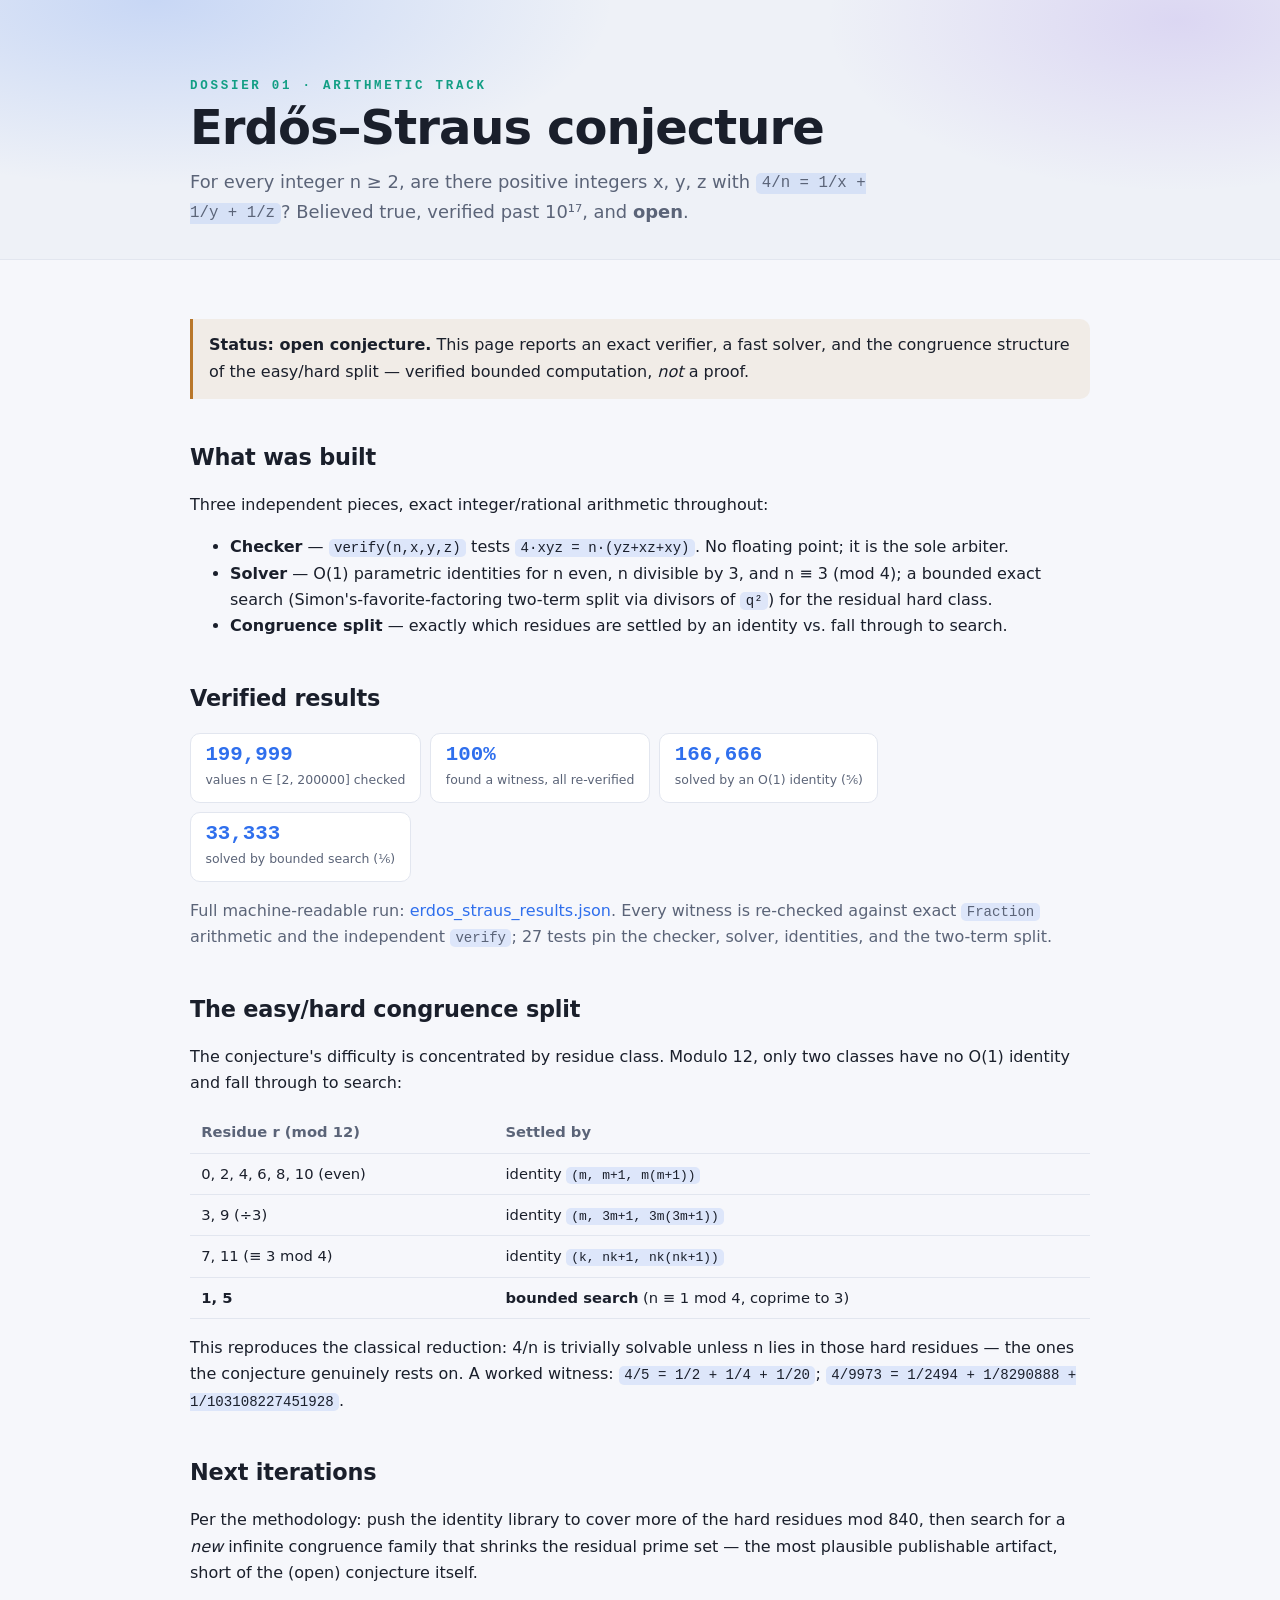
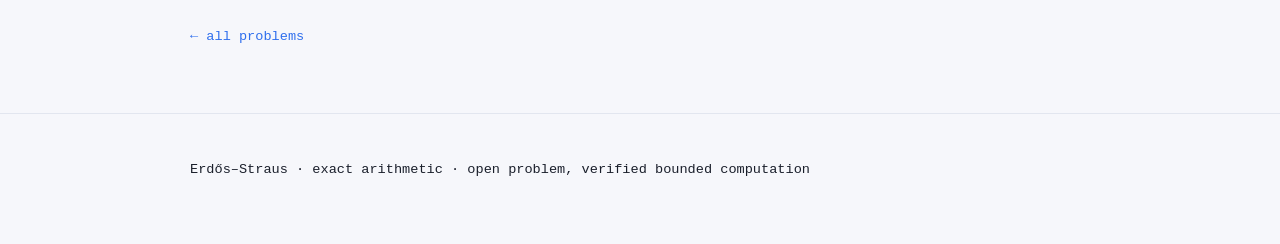
==== docs/erdos-straus.html @ c528d890 "iterative-llm-math: scaffold + Erdős–Straus (problem 01) Public, iterative computational tooling for" ====
<!DOCTYPE html>
<html lang="en">
<head>
<meta charset="utf-8"/>
<meta name="viewport" content="width=device-width,initial-scale=1"/>
<title>Erdős–Straus conjecture — Iterative LLM Math</title>
<meta name="description" content="Exact verifier, fast solver, and congruence analysis for the Erdős–Straus conjecture 4/n = 1/x+1/y+1/z. Verified for all n up to 200000."/>
<meta name="color-scheme" content="dark light"/>
<link rel="stylesheet" href="assets/styles.css"/>
</head>
<body>
<header class="site"><div class="wrap">
  <p class="eyebrow">Dossier 01 · Arithmetic track</p>
  <h1>Erdős–Straus conjecture</h1>
  <p class="lede">For every integer n ≥ 2, are there positive integers x, y, z with
  <code>4/n = 1/x + 1/y + 1/z</code>? Believed true, verified past 10¹⁷, and <strong>open</strong>.</p>
</div></header>

<main class="wrap">
  <div class="callout">
    <strong>Status: open conjecture.</strong> This page reports an exact verifier, a fast solver, and
    the congruence structure of the easy/hard split — verified bounded computation, <em>not</em> a proof.
  </div>

  <h2>What was built</h2>
  <p>Three independent pieces, exact integer/rational arithmetic throughout:</p>
  <ul>
    <li><strong>Checker</strong> — <code>verify(n,x,y,z)</code> tests <code>4·xyz = n·(yz+xz+xy)</code>.
      No floating point; it is the sole arbiter.</li>
    <li><strong>Solver</strong> — O(1) parametric identities for n even, n divisible by 3, and
      n ≡ 3 (mod 4); a bounded exact search (Simon's-favorite-factoring two-term split via divisors of
      <code>q²</code>) for the residual hard class.</li>
    <li><strong>Congruence split</strong> — exactly which residues are settled by an identity vs. fall
      through to search.</li>
  </ul>

  <h2>Verified results</h2>
  <div class="stat-row">
    <div class="stat"><div class="n">199,999</div><div class="l">values n ∈ [2, 200000] checked</div></div>
    <div class="stat"><div class="n">100%</div><div class="l">found a witness, all re-verified</div></div>
    <div class="stat"><div class="n">166,666</div><div class="l">solved by an O(1) identity (⅚)</div></div>
    <div class="stat"><div class="n">33,333</div><div class="l">solved by bounded search (⅙)</div></div>
  </div>
  <p class="muted">Full machine-readable run:
  <a href="https://github.com/HaleMarshall/iterative-llm-math/blob/main/problems/erdos_straus/results/erdos_straus_results.json">erdos_straus_results.json</a>.
  Every witness is re-checked against exact <code>Fraction</code> arithmetic and the independent
  <code>verify</code>; 27 tests pin the checker, solver, identities, and the two-term split.</p>

  <h2>The easy/hard congruence split</h2>
  <p>The conjecture's difficulty is concentrated by residue class. Modulo 12, only two classes have no
  O(1) identity and fall through to search:</p>
  <table>
    <tr><th>Residue r (mod 12)</th><th>Settled by</th></tr>
    <tr><td>0, 2, 4, 6, 8, 10 (even)</td><td>identity <code>(m, m+1, m(m+1))</code></td></tr>
    <tr><td>3, 9 (÷3)</td><td>identity <code>(m, 3m+1, 3m(3m+1))</code></td></tr>
    <tr><td>7, 11 (≡ 3 mod 4)</td><td>identity <code>(k, nk+1, nk(nk+1))</code></td></tr>
    <tr><td><strong>1, 5</strong></td><td><strong>bounded search</strong> (n ≡ 1 mod 4, coprime to 3)</td></tr>
  </table>
  <p>This reproduces the classical reduction: 4/n is trivially solvable unless n lies in those hard
  residues — the ones the conjecture genuinely rests on. A worked witness:
  <code>4/5 = 1/2 + 1/4 + 1/20</code>; <code>4/9973 = 1/2494 + 1/8290888 + 1/103108227451928</code>.</p>

  <h2>Next iterations</h2>
  <p>Per the methodology: push the identity library to cover more of the hard residues mod 840, then
  search for a <em>new</em> infinite congruence family that shrinks the residual prime set — the most
  plausible publishable artifact, short of the (open) conjecture itself.</p>

  <a class="back" href="index.html">← all problems</a>
</main>
<footer class="site"><div class="wrap"><p>Erdős–Straus · exact arithmetic · open problem, verified bounded computation</p></div></footer>
</body>
</html>
---- docs/assets/styles.css ----
/* Shared design system for the iterative-LLM-math site. Dependency-free,
   accessible, OS light/dark, reduced-motion aware. One token set drives it all. */
:root {
  --bg:#0c0e14; --bg-soft:#12151f; --surface:#161a26; --surface-2:#1c2130;
  --border:#272d3f; --text:#e7ebf3; --dim:#9aa3b8;
  --accent:#6ea8fe; --accent-2:#b58cff; --ok:#54e6c4; --warn:#f5b971;
  --mono:ui-monospace,"SF Mono","JetBrains Mono",Menlo,Consolas,monospace;
  --sans:system-ui,-apple-system,"Segoe UI",Roboto,Helvetica,Arial,sans-serif;
  --maxw:900px; --radius:14px;
}
@media (prefers-color-scheme:light){
  :root{--bg:#f6f7fb;--bg-soft:#eef1f7;--surface:#fff;--surface-2:#f3f5fa;
    --border:#e2e6ef;--text:#1a1f2b;--dim:#5b6478;--accent:#2f6fed;--accent-2:#7a4ddb;
    --ok:#129e84;--warn:#b9772a;}
}
*{box-sizing:border-box}
@media (prefers-reduced-motion:reduce){*{animation:none!important;transition:none!important}}
body{margin:0;background:var(--bg);color:var(--text);font-family:var(--sans);line-height:1.65;-webkit-font-smoothing:antialiased}
.wrap{width:min(100% - 2.5rem,var(--maxw));margin-inline:auto}
a{color:var(--accent);text-decoration:none}
a:hover{text-decoration:underline}
:focus-visible{outline:2px solid var(--accent);outline-offset:2px;border-radius:6px}
.skip{position:absolute;left:-9999px}.skip:focus{left:0;background:var(--accent);color:#fff;padding:.5rem 1rem}

header.site{padding:clamp(2.5rem,8vw,5rem) 0 2rem;border-bottom:1px solid var(--border);
  background:radial-gradient(60% 120% at 12% 0%,color-mix(in oklab,var(--accent) 20%,transparent),transparent 60%),
             radial-gradient(50% 120% at 92% 8%,color-mix(in oklab,var(--accent-2) 16%,transparent),transparent 55%),var(--bg-soft)}
.eyebrow{margin:0 0 .6rem;font:600 .78rem/1 var(--mono);letter-spacing:.22em;text-transform:uppercase;color:var(--ok)}
h1{margin:0 0 .8rem;font-size:clamp(1.9rem,5vw,3rem);line-height:1.08;letter-spacing:-.02em;font-weight:800}
.lede{margin:0;max-width:62ch;color:var(--dim);font-size:clamp(1rem,1.6vw,1.12rem)}
main{padding:2.5rem 0 4rem}
h2{margin:2.5rem 0 1rem;font-size:1.4rem;letter-spacing:-.01em}
h3{margin:1.8rem 0 .6rem;font:700 1.05rem/1.3 var(--mono)}
p,li{color:var(--text)}
.muted{color:var(--dim)}
code{font-family:var(--mono);font-size:.88em;background:color-mix(in oklab,var(--accent) 12%,transparent);padding:.08em .38em;border-radius:5px}
pre{background:var(--surface-2);border:1px solid var(--border);border-radius:10px;padding:1rem;overflow:auto;font-family:var(--mono);font-size:.85rem}
.callout{border-left:3px solid var(--warn);background:color-mix(in oklab,var(--warn) 9%,transparent);
  padding:.85rem 1rem;border-radius:0 10px 10px 0;margin:1.2rem 0;color:var(--text)}

.grid{list-style:none;margin:1.5rem 0;padding:0;display:grid;gap:1rem;
  grid-template-columns:repeat(auto-fill,minmax(min(100%,380px),1fr))}
.card{display:flex;flex-direction:column;gap:.55rem;background:linear-gradient(180deg,var(--surface),var(--surface-2));
  border:1px solid var(--border);border-radius:var(--radius);padding:1.1rem 1.2rem;
  box-shadow:0 10px 30px -14px rgba(0,0,0,.55);transition:transform .18s ease,border-color .18s ease}
.card:hover{transform:translateY(-3px);border-color:color-mix(in oklab,var(--accent) 45%,var(--border))}
.card h3{margin:0;font-size:1rem}
.card p{margin:0;color:var(--dim);font-size:.92rem;flex:1}
.row{display:flex;align-items:center;justify-content:space-between;gap:.6rem}
.badge{flex:none;font:600 .68rem/1 var(--mono);letter-spacing:.04em;padding:.32rem .5rem;border-radius:7px;white-space:nowrap}
.badge.verified{color:var(--ok);background:color-mix(in oklab,var(--ok) 16%,transparent);border:1px solid color-mix(in oklab,var(--ok) 35%,var(--border))}
.badge.planned{color:var(--dim);background:color-mix(in oklab,var(--dim) 12%,transparent);border:1px solid var(--border)}
.stat-row{display:flex;flex-wrap:wrap;gap:.6rem;margin:1rem 0}
.stat{background:var(--surface);border:1px solid var(--border);border-radius:10px;padding:.7rem .9rem;min-width:140px}
.stat .n{font:700 1.3rem/1 var(--mono);color:var(--accent)}
.stat .l{font-size:.78rem;color:var(--dim);margin-top:.25rem}
footer.site{border-top:1px solid var(--border);padding:2rem 0 3rem;color:var(--dim);font:.85rem/1.6 var(--mono)}
table{border-collapse:collapse;width:100%;margin:1rem 0;font-size:.92rem}
th,td{text-align:left;padding:.5rem .7rem;border-bottom:1px solid var(--border)}
th{color:var(--dim);font-weight:600}
.back{display:inline-block;margin:1.5rem 0 0;font-family:var(--mono);font-size:.85rem}
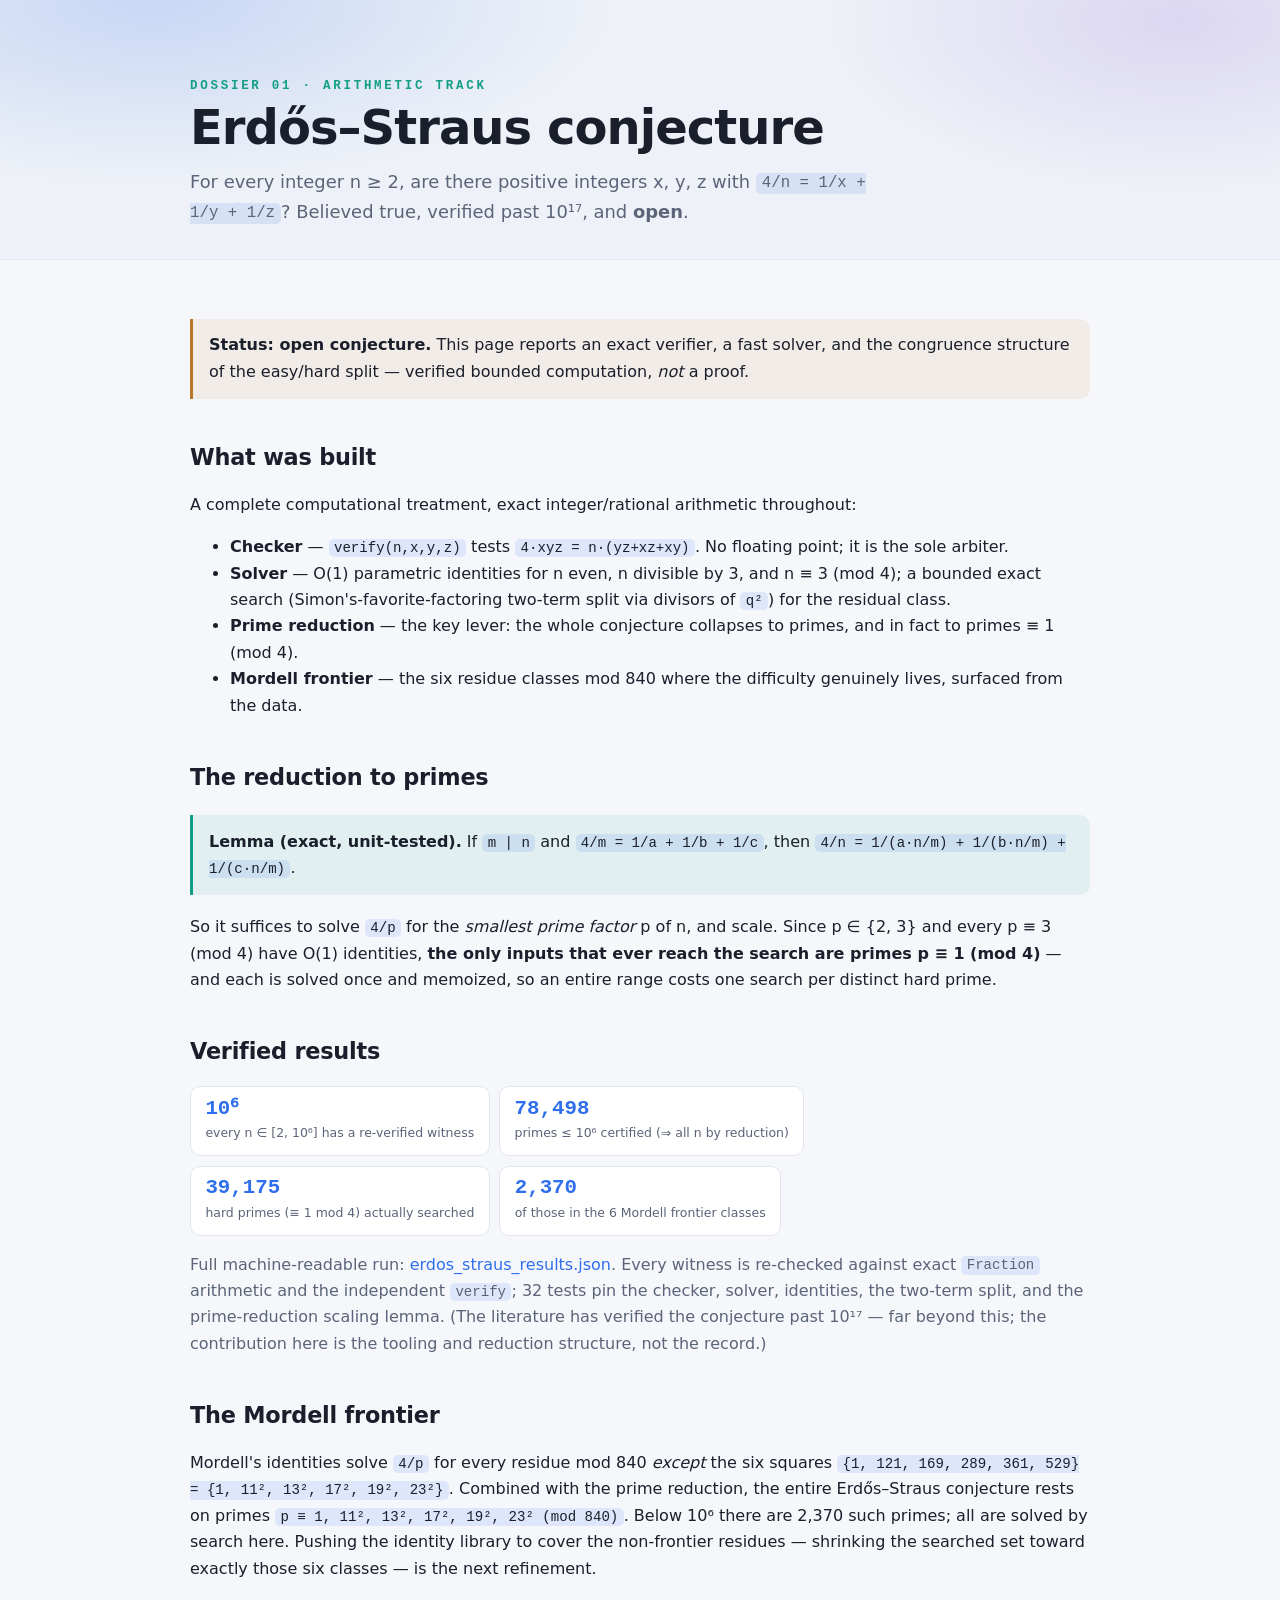
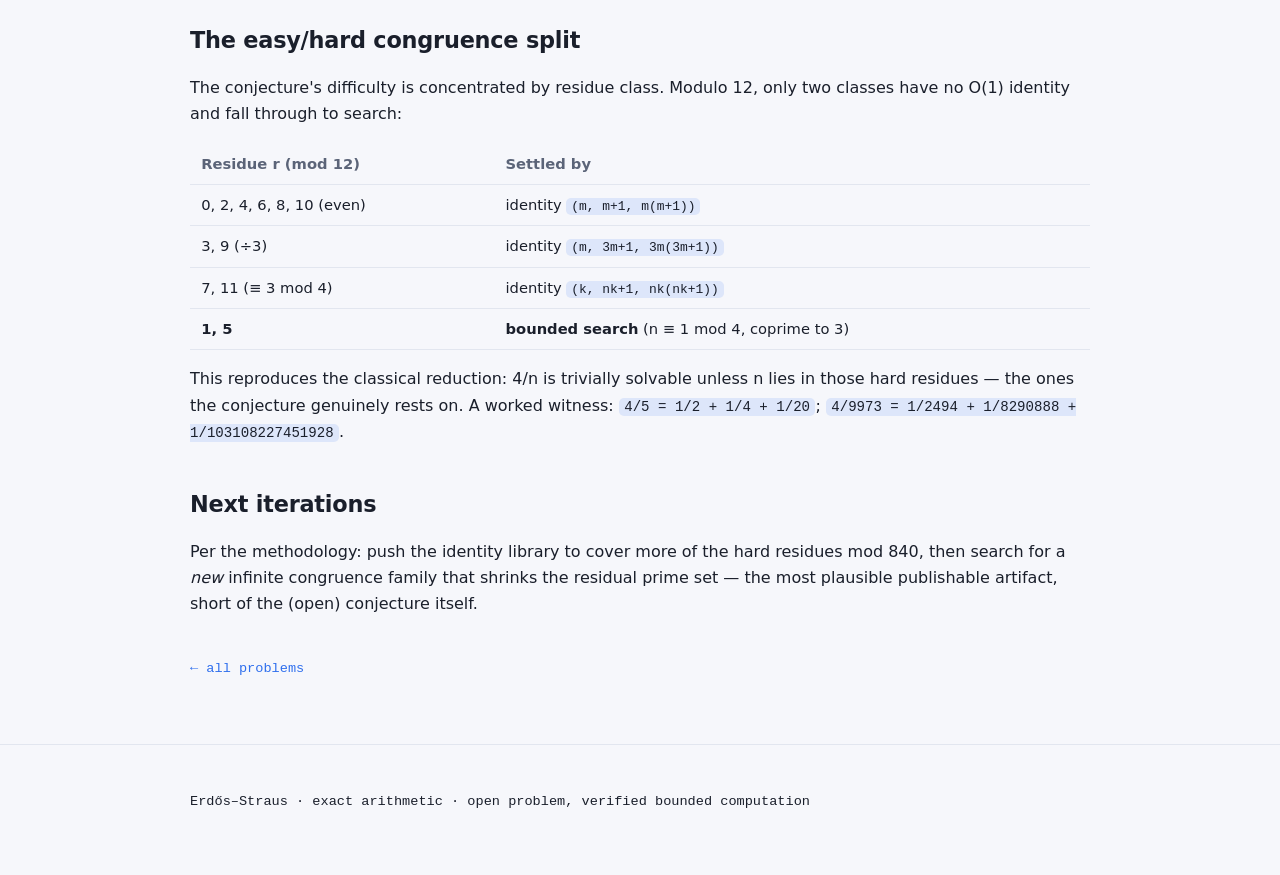
==== commit c3d33798: "Erdős–Straus: complete the computational treatment (prime reduction + Mordell frontier) Deepened pro" ====
--- a/docs/erdos-straus.html
+++ b/docs/erdos-straus.html
@@ -23,28 +23,51 @@
   </div>
 
   <h2>What was built</h2>
-  <p>Three independent pieces, exact integer/rational arithmetic throughout:</p>
+  <p>A complete computational treatment, exact integer/rational arithmetic throughout:</p>
   <ul>
     <li><strong>Checker</strong> — <code>verify(n,x,y,z)</code> tests <code>4·xyz = n·(yz+xz+xy)</code>.
       No floating point; it is the sole arbiter.</li>
     <li><strong>Solver</strong> — O(1) parametric identities for n even, n divisible by 3, and
       n ≡ 3 (mod 4); a bounded exact search (Simon's-favorite-factoring two-term split via divisors of
-      <code>q²</code>) for the residual hard class.</li>
-    <li><strong>Congruence split</strong> — exactly which residues are settled by an identity vs. fall
-      through to search.</li>
+      <code>q²</code>) for the residual class.</li>
+    <li><strong>Prime reduction</strong> — the key lever: the whole conjecture collapses to primes,
+      and in fact to primes ≡ 1 (mod 4).</li>
+    <li><strong>Mordell frontier</strong> — the six residue classes mod 840 where the difficulty
+      genuinely lives, surfaced from the data.</li>
   </ul>
+
+  <h2>The reduction to primes</h2>
+  <div class="callout" style="border-left-color:var(--ok);background:color-mix(in oklab,var(--ok) 9%,transparent)">
+    <strong>Lemma (exact, unit-tested).</strong> If <code>m | n</code> and
+    <code>4/m = 1/a + 1/b + 1/c</code>, then
+    <code>4/n = 1/(a·n/m) + 1/(b·n/m) + 1/(c·n/m)</code>.
+  </div>
+  <p>So it suffices to solve <code>4/p</code> for the <em>smallest prime factor</em> p of n, and scale.
+  Since p ∈ {2, 3} and every p ≡ 3 (mod 4) have O(1) identities, <strong>the only inputs that ever
+  reach the search are primes p ≡ 1 (mod 4)</strong> — and each is solved once and memoized, so an
+  entire range costs one search per distinct hard prime.</p>
 
   <h2>Verified results</h2>
   <div class="stat-row">
-    <div class="stat"><div class="n">199,999</div><div class="l">values n ∈ [2, 200000] checked</div></div>
-    <div class="stat"><div class="n">100%</div><div class="l">found a witness, all re-verified</div></div>
-    <div class="stat"><div class="n">166,666</div><div class="l">solved by an O(1) identity (⅚)</div></div>
-    <div class="stat"><div class="n">33,333</div><div class="l">solved by bounded search (⅙)</div></div>
+    <div class="stat"><div class="n">10⁶</div><div class="l">every n ∈ [2, 10⁶] has a re-verified witness</div></div>
+    <div class="stat"><div class="n">78,498</div><div class="l">primes ≤ 10⁶ certified (⇒ all n by reduction)</div></div>
+    <div class="stat"><div class="n">39,175</div><div class="l">hard primes (≡ 1 mod 4) actually searched</div></div>
+    <div class="stat"><div class="n">2,370</div><div class="l">of those in the 6 Mordell frontier classes</div></div>
   </div>
   <p class="muted">Full machine-readable run:
   <a href="https://github.com/HaleMarshall/iterative-llm-math/blob/main/problems/erdos_straus/results/erdos_straus_results.json">erdos_straus_results.json</a>.
   Every witness is re-checked against exact <code>Fraction</code> arithmetic and the independent
-  <code>verify</code>; 27 tests pin the checker, solver, identities, and the two-term split.</p>
+  <code>verify</code>; 32 tests pin the checker, solver, identities, the two-term split, and the
+  prime-reduction scaling lemma. (The literature has verified the conjecture past 10¹⁷ — far beyond
+  this; the contribution here is the tooling and reduction structure, not the record.)</p>
+
+  <h2>The Mordell frontier</h2>
+  <p>Mordell's identities solve <code>4/p</code> for every residue mod 840 <em>except</em> the six
+  squares <code>{1, 121, 169, 289, 361, 529} = {1, 11², 13², 17², 19², 23²}</code>. Combined with the
+  prime reduction, the entire Erdős–Straus conjecture rests on primes
+  <code>p ≡ 1, 11², 13², 17², 19², 23² (mod 840)</code>. Below 10⁶ there are 2,370 such primes; all are
+  solved by search here. Pushing the identity library to cover the non-frontier residues — shrinking
+  the searched set toward exactly those six classes — is the next refinement.</p>
 
   <h2>The easy/hard congruence split</h2>
   <p>The conjecture's difficulty is concentrated by residue class. Modulo 12, only two classes have no
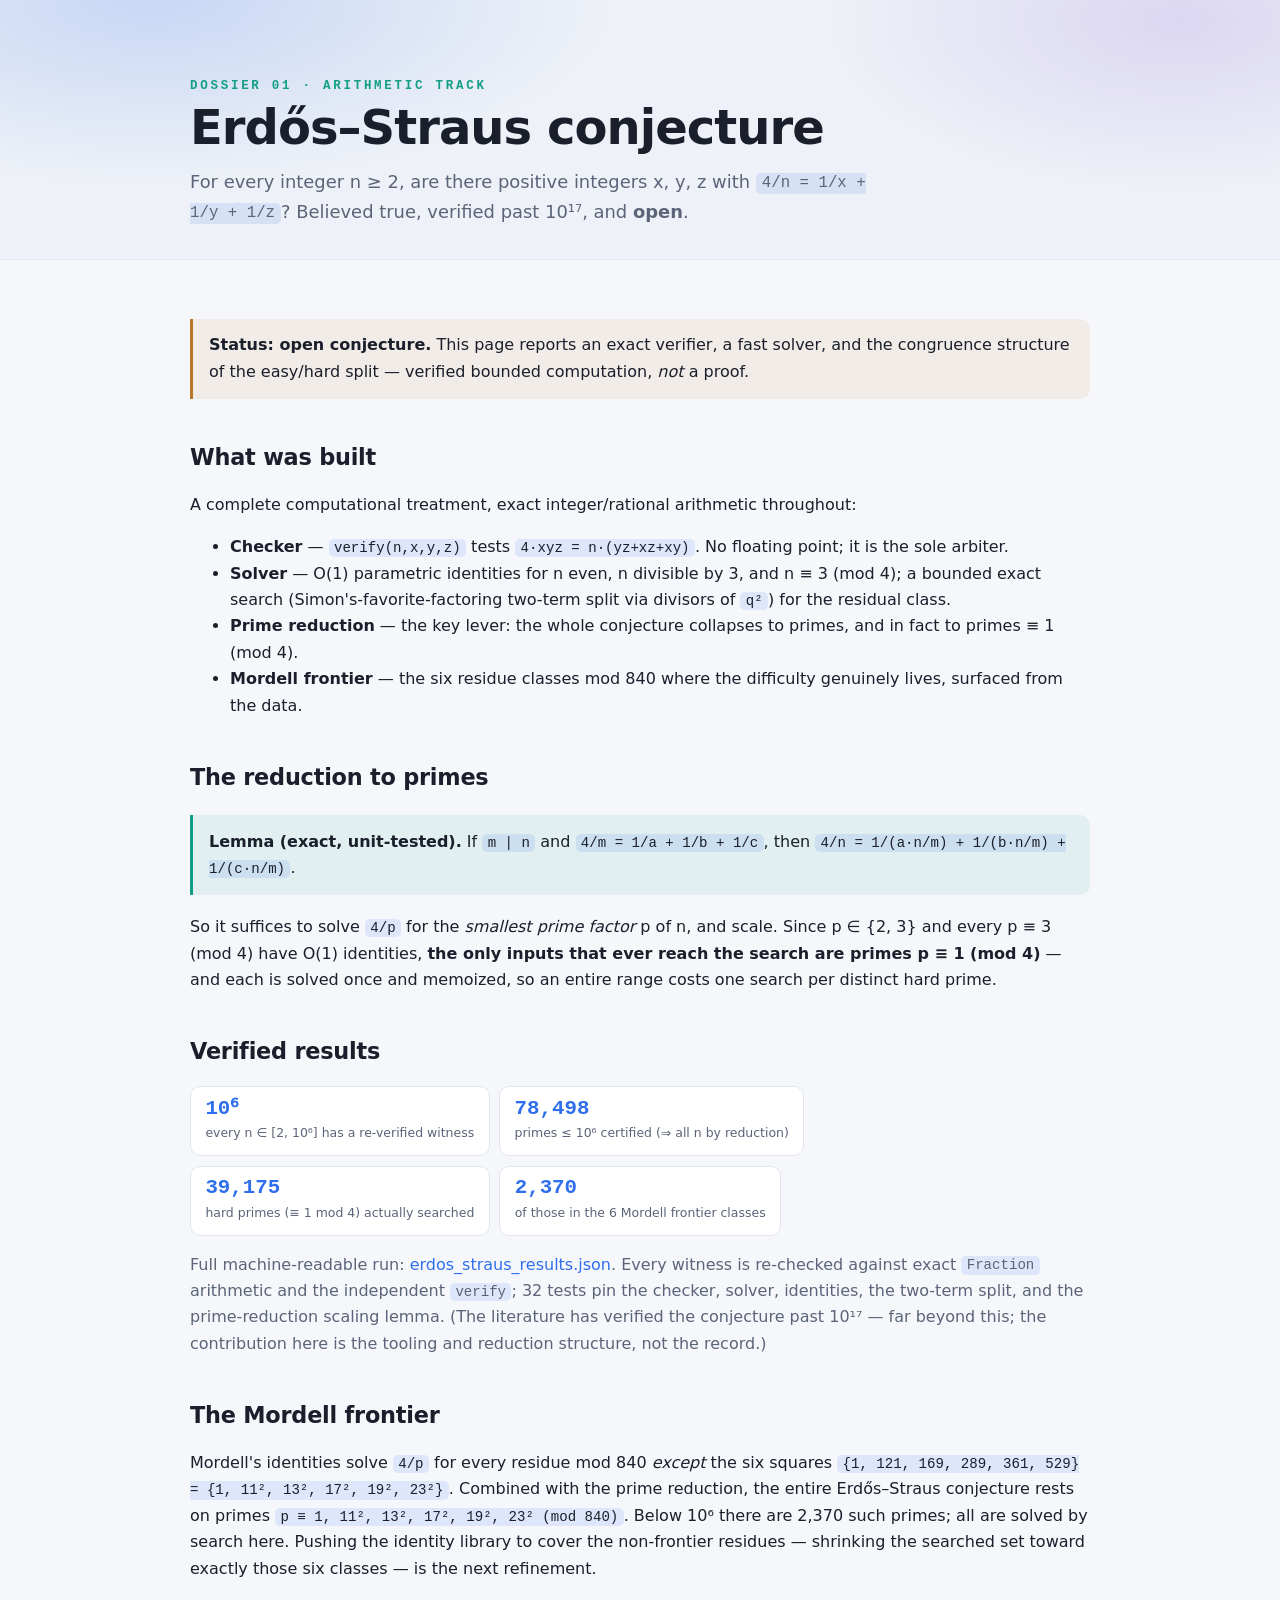
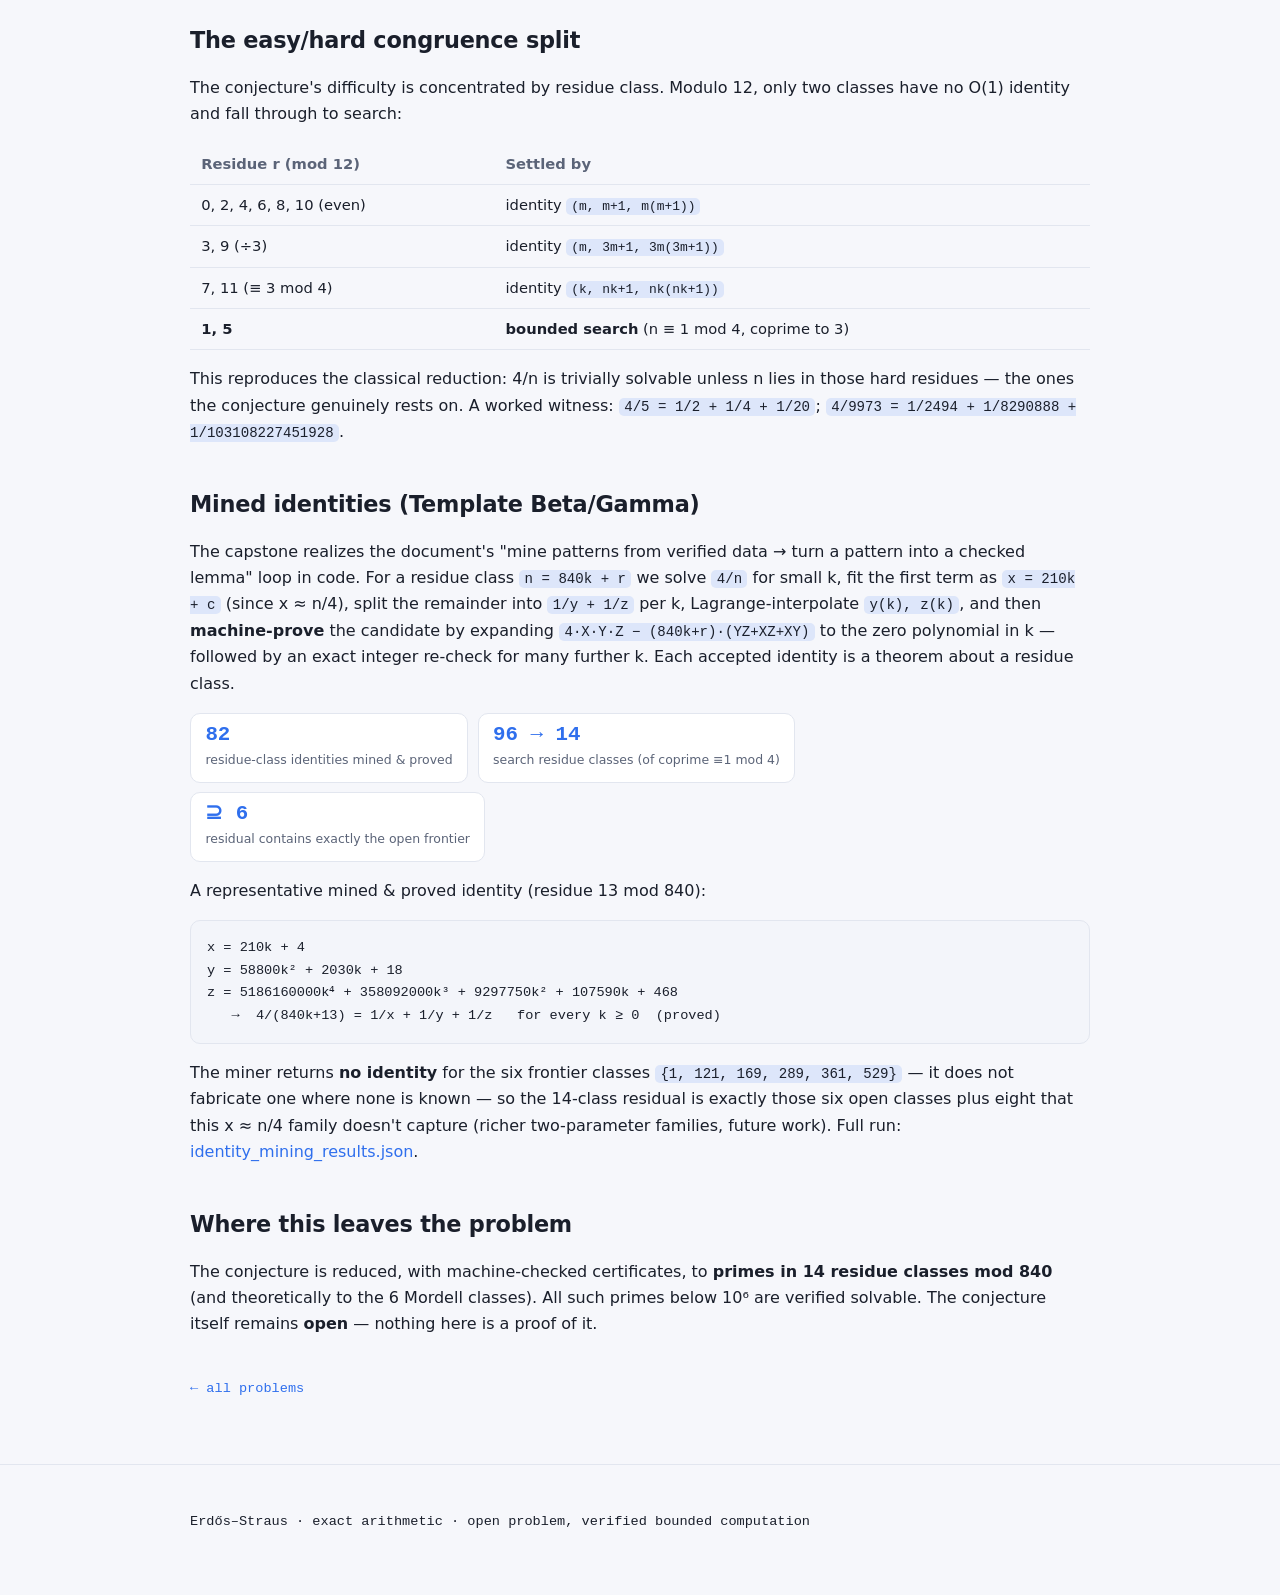
==== commit ef51c18b: "Erdős–Straus capstone: mine & machine-prove 82 residue-class identities identity_mining.py realizes " ====
--- a/docs/erdos-straus.html
+++ b/docs/erdos-straus.html
@@ -83,10 +83,34 @@
   residues — the ones the conjecture genuinely rests on. A worked witness:
   <code>4/5 = 1/2 + 1/4 + 1/20</code>; <code>4/9973 = 1/2494 + 1/8290888 + 1/103108227451928</code>.</p>
 
-  <h2>Next iterations</h2>
-  <p>Per the methodology: push the identity library to cover more of the hard residues mod 840, then
-  search for a <em>new</em> infinite congruence family that shrinks the residual prime set — the most
-  plausible publishable artifact, short of the (open) conjecture itself.</p>
+  <h2>Mined identities (Template Beta/Gamma)</h2>
+  <p>The capstone realizes the document's "mine patterns from verified data → turn a pattern into a
+  checked lemma" loop in code. For a residue class <code>n = 840k + r</code> we solve <code>4/n</code>
+  for small k, fit the first term as <code>x = 210k + c</code> (since x ≈ n/4), split the remainder
+  into <code>1/y + 1/z</code> per k, Lagrange-interpolate <code>y(k), z(k)</code>, and then
+  <strong>machine-prove</strong> the candidate by expanding
+  <code>4·X·Y·Z − (840k+r)·(YZ+XZ+XY)</code> to the zero polynomial in k — followed by an exact
+  integer re-check for many further k. Each accepted identity is a theorem about a residue class.</p>
+  <div class="stat-row">
+    <div class="stat"><div class="n">82</div><div class="l">residue-class identities mined &amp; proved</div></div>
+    <div class="stat"><div class="n">96 → 14</div><div class="l">search residue classes (of coprime ≡1 mod 4)</div></div>
+    <div class="stat"><div class="n">⊇ 6</div><div class="l">residual contains exactly the open frontier</div></div>
+  </div>
+  <p>A representative mined &amp; proved identity (residue 13 mod 840):</p>
+  <pre>x = 210k + 4
+y = 58800k² + 2030k + 18
+z = 5186160000k⁴ + 358092000k³ + 9297750k² + 107590k + 468
+   →  4/(840k+13) = 1/x + 1/y + 1/z   for every k ≥ 0  (proved)</pre>
+  <p>The miner returns <strong>no identity</strong> for the six frontier classes
+  <code>{1, 121, 169, 289, 361, 529}</code> — it does not fabricate one where none is known — so the
+  14-class residual is exactly those six open classes plus eight that this x ≈ n/4 family doesn't
+  capture (richer two-parameter families, future work). Full run:
+  <a href="https://github.com/HaleMarshall/iterative-llm-math/blob/main/problems/erdos_straus/results/identity_mining_results.json">identity_mining_results.json</a>.</p>
+
+  <h2>Where this leaves the problem</h2>
+  <p>The conjecture is reduced, with machine-checked certificates, to <strong>primes in 14 residue
+  classes mod 840</strong> (and theoretically to the 6 Mordell classes). All such primes below 10⁶ are
+  verified solvable. The conjecture itself remains <strong>open</strong> — nothing here is a proof of it.</p>
 
   <a class="back" href="index.html">← all problems</a>
 </main>
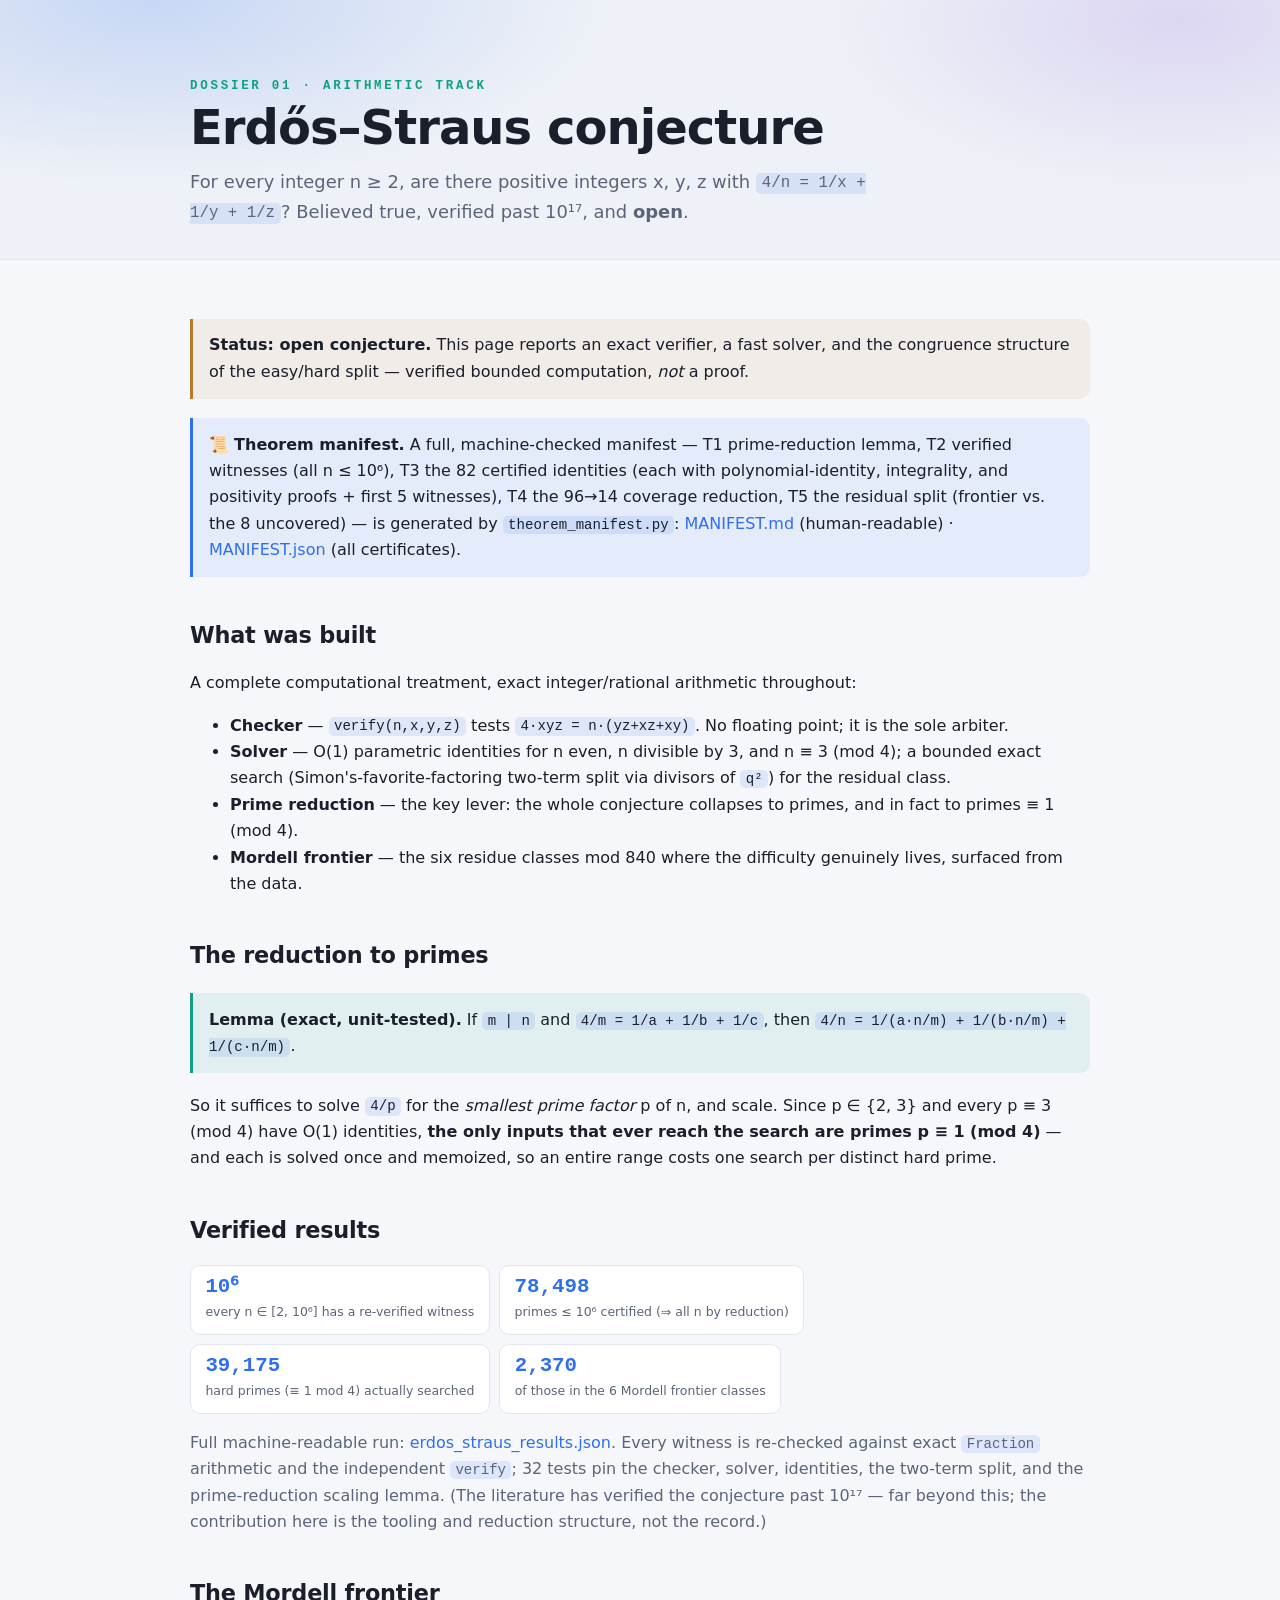
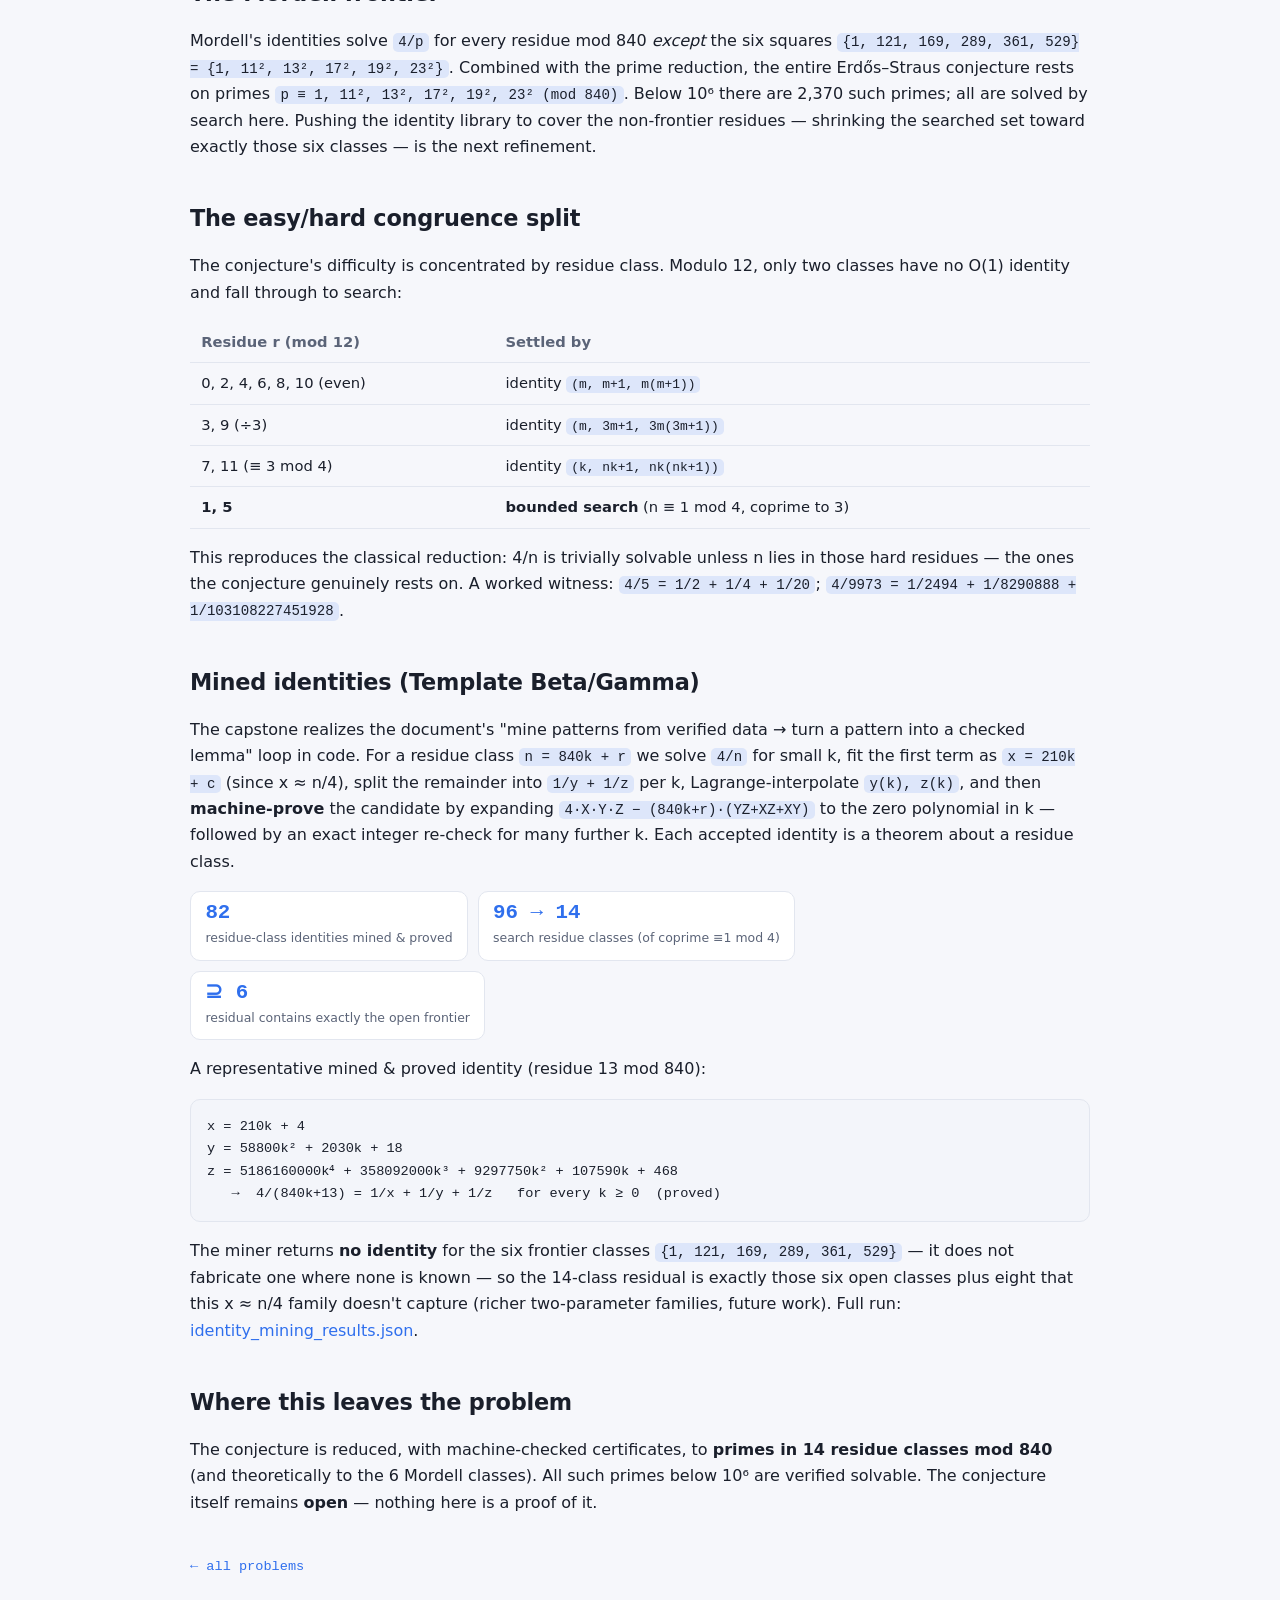
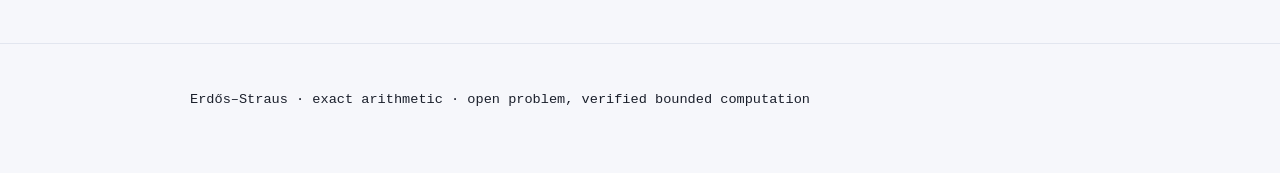
==== commit 52c72eaa: "Erdős–Straus: machine-checked theorem manifest (T1–T5) theorem_manifest.py emits MANIFEST.md + MANIF" ====
--- a/docs/erdos-straus.html
+++ b/docs/erdos-straus.html
@@ -20,6 +20,18 @@
   <div class="callout">
     <strong>Status: open conjecture.</strong> This page reports an exact verifier, a fast solver, and
     the congruence structure of the easy/hard split — verified bounded computation, <em>not</em> a proof.
+  </div>
+
+  <div class="callout" style="border-left-color:var(--accent);background:color-mix(in oklab,var(--accent) 9%,transparent)">
+    📜 <strong>Theorem manifest.</strong> A full, machine-checked manifest — T1 prime-reduction lemma,
+    T2 verified witnesses (all n ≤ 10⁶), T3 the 82 certified identities (each with polynomial-identity,
+    integrality, and positivity proofs + first 5 witnesses), T4 the 96→14 coverage reduction, T5 the
+    residual split (frontier vs. the 8 uncovered) — is generated by
+    <code>theorem_manifest.py</code>:
+    <a href="https://github.com/HaleMarshall/iterative-llm-math/blob/main/problems/erdos_straus/MANIFEST.md">MANIFEST.md</a>
+    (human-readable) ·
+    <a href="https://github.com/HaleMarshall/iterative-llm-math/blob/main/problems/erdos_straus/MANIFEST.json">MANIFEST.json</a>
+    (all certificates).
   </div>
 
   <h2>What was built</h2>
